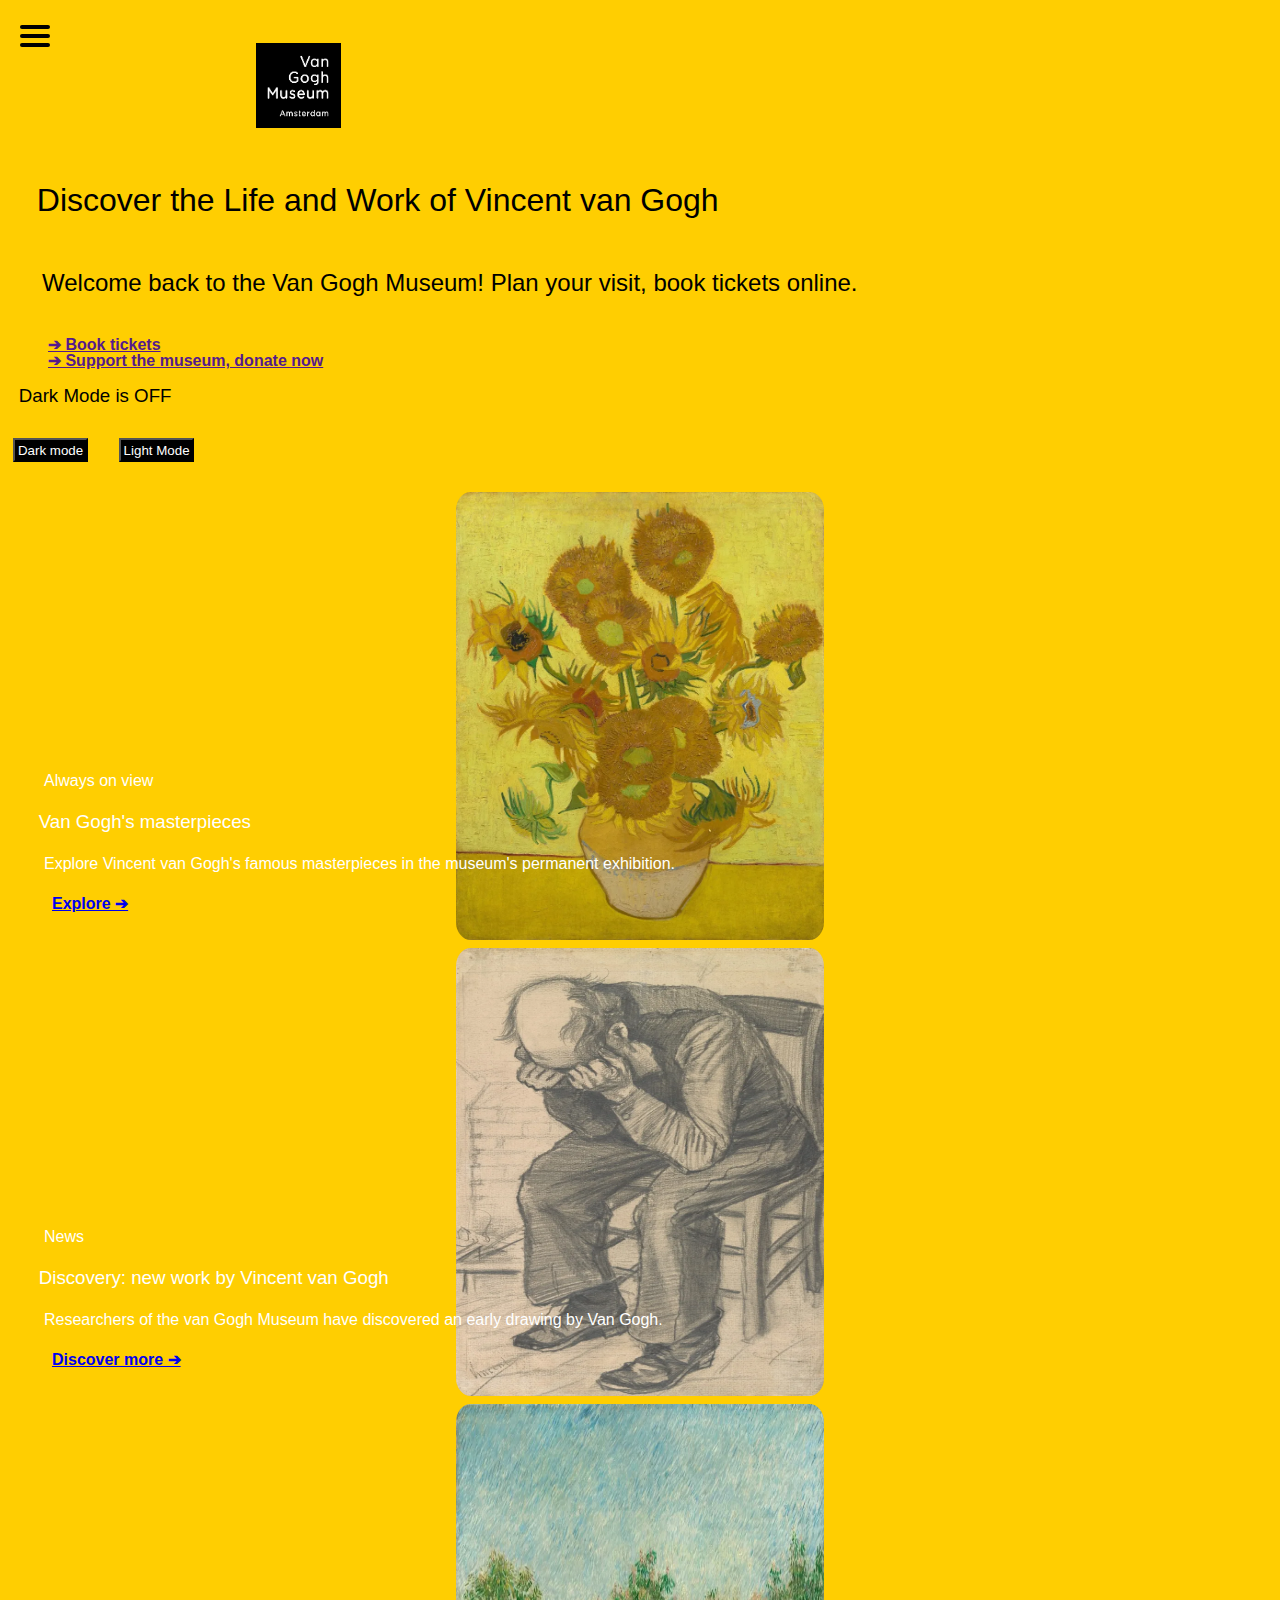
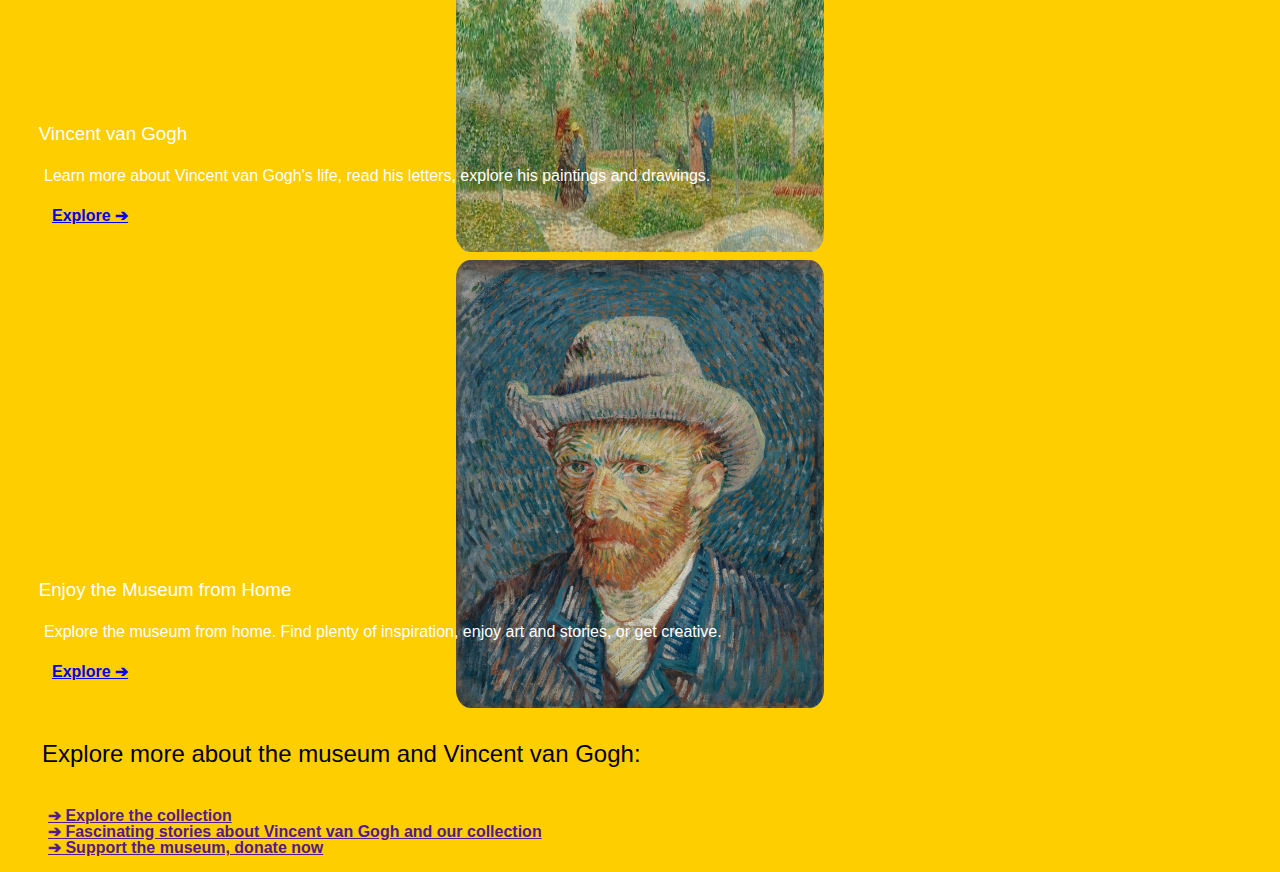
==== index.html @ 62d74fd4 "Add files via upload" ====
<!doctype html>
<html lang="en">

<head>
  <meta charset="UTF-8">
  <meta name="author" content="Michelle Akkermans">
  <meta name="viewport" content="width=device-width, initial-scale=1">

  <title>Van Gogh Museum</title>

  <link href="styles/style.css" rel="stylesheet">
  <link rel="icon" type="image/svg+xml" href="images/logo.png">
  <script src="scripts/script.js"></script>
</head>


<body>
  <header>

    <nav role="navigation" id="menuToggle">
        <!--
              A hidden checkbox is used as click reciever,
              so you can use the :checked selector on it.
              -->
        <input type="checkbox" />
        <span></span>
        <span></span>
        <span></span>

        <ul id="menu">
          <a href="#">
            <li>Menu</li>
          </a>
          <span></span>
          <a href="index.html">
            <li>Home</li>
          </a>
          <a href="#">
            <li>Tickets & Visit</li>
          </a>
          <a href="#">
            <li>Art & Stories</li>
          </a>
          <a href="#">
            <li>About</li>
          </a>
          <a href="#">
            <li>Webstore</li>
          </a>
        </ul>
    </nav>


    <img class=logo src="images/logo.png" alt="Logo Van Gogh museum">
    
    <h1>Discover the Life and Work of Vincent van Gogh</h1>
    <h2>Welcome back to the Van Gogh Museum! Plan your visit, book tickets online.</h2>
    <nav>
      <ul>
        <li><a href> &#10132; Book tickets</a></li>
        <li><a href> &#10132; Support the museum, donate now</a></li>
      </ul>
    </nav>
    <h3 id="DarkModetext">Dark Mode is OFF</h3>
    <button onclick="darkMode()">Dark mode</button>
    <button onclick="lightMode()">Light Mode</button>
  </header>

  <main>
  
    <figure>
      <picture>
        <img src="images/sunflower.webp" alt="Sunflower painting by Van Gogh">
      </picture>

      <figcaption>
        <p>Always on view </p>
        <h3>Van Gogh's masterpieces</h3>
        <p>Explore Vincent van Gogh's famous masterpieces in the museum's permanent exhibition.</p>
        <a href="collection.html">Explore &#10132;</a>
      </figcaption>
    </figure>

    <figure>
      <picture>
        <img src="images/wornout.webp" alt="wornout man in a chair, drawing by Van Gogh">
      </picture>

      <figcaption>
        <p>News</p>
        <h3>Discovery: new work by Vincent van Gogh</h3>
        <p>Researchers of the van Gogh Museum have discovered an early drawing by Van Gogh.</p>
        <a href="collection.html">Discover more &#10132;</a>
      </figcaption>
    </figure>

    <figure>
      <picture>
        <img src="images/garden.webp" alt="Garden drawing by Van Gogh">
      </picture>

      <figcaption>
        <h3>Vincent van Gogh</h3>
        <p>Learn more about Vincent van Gogh's life, read his letters, explore his paintings and drawings.</p>
        <a href="collection.html">Explore &#10132;</a>
      </figcaption>
    </figure>

    <figure>
      <picture>
        <img src="images/selfportrait.jpeg" alt="Self portrait of Van Gogh">
      </picture>

      <figcaption>
        <h3>Enjoy the Museum from Home</h3>
        <p>Explore the museum from home. Find plenty of inspiration, enjoy art and stories, or get creative.</p>
        <a href="collection.html">Explore &#10132;</a>
      </figcaption> 
    </figure>
  </main>

  </main>

  <footer>
    <h2>Explore more about the museum and Vincent van Gogh:</h2>
    <nav>
      <ul>
        <li><a href> &#10132; Explore the collection</a></li>
        <li><a href> &#10132; Fascinating stories about Vincent van Gogh and our collection</a></li>
        <li><a href> &#10132; Support the museum, donate now</a></li>
      </ul>
    </nav>
  </footer>


</body>

</html>
---- styles/style.css ----
/* CSS RESET BRON: http://meyerweb.com/eric/tools/css/reset/ 
   v2.0 | 20110126
   License: none (public domain)
   
   Zorgt ervoor dat alle waardes op 0 komen. 
*/

html, body, div, span, applet, object, iframe, h1, h2, h3, h4, h5, h6, p, blockquote, pre,
a, abbr, acronym, address, big, cite, code,
del, dfn, em, img, ins, kbd, q, s, samp,
small, strike, strong, sub, sup, tt, var,
b, u, i, center,
dl, dt, dd, ol, ul, li,
fieldset, form, label, legend,
table, caption, tbody, tfoot, thead, tr, th, td,
article, aside, canvas, details, embed, 
figure, figcaption, footer, header, hgroup, 
menu, nav, output, ruby, section, summary,
time, mark, audio, video {
	margin: 0;
	padding: 0;
	border: 0;
	font-size: 100%;
	font: inherit;
	vertical-align: baseline;
}
/* HTML5 display-role reset for older browsers */
article, aside, details, figcaption, figure, 
footer, header, hgroup, menu, nav, section {
	display: block;
}
body {
	line-height: 1;
}

ol, ul {
	list-style: none;
}
blockquote, q {
	quotes: none;
}
blockquote:before, blockquote:after,
q:before, q:after {
	content: '';
	content: none;
}
table {
	border-collapse: collapse;
	border-spacing: 0;
}




/* CSS Document */
*{
  max-width: 100%;
  box-sizing:border-box;  
}


body{
  background-color: #FFCE01;
  color: black;
  font-family: Arial, Helvetica, sans-serif;
  display: block;
}

.logo{
  width: 85px;
  height: 85px;
  border-radius: 0%;
  position: relative;
  left: 15em;
  right: 3em;

}

img{
  margin: 1em;
  max-width: 100%;
}

h1{
  padding: .35em;
  margin: .8em;
  font-size: 32px;
}

h2{
  font-size: 24px;
  padding: .75em;
  margin: 1em;
}

h3{
  font-size: 18.72px;
  margin: 1em;
}

p{
  font-size: 16px;
  margin: 1.5em;

}

a{
  font-size: 16px;
  font-weight: bold;
  margin: 1.5em;
  padding: .5em;
}

#boldtext
{
  font-weight: bold;
}

.stickytext{
font-size: 24px;
position: -webkit-sticky;
position: sticky;
top: .7em;
background-color: #FFCE01;
background-size: cover;
}


ul{
  margin: 1em;
}



/* Use a <figure> element to mark up a photo in a document, 
and a <figcaption> element to define a caption for the photo:*/
figure {
  position: relative;
  color: white;
  width: 100%;
  height: 440px;
}

figure + figure {
  margin-top: 16px;
}
/* als 2 figures achter elkaar komen, laat ze dan elkaar ruimte geven. 
de 2e figure geeft ruimte aan de eerste. */

  figure > picture {
    width: 100%;
    height: 100%;
    border-radius: 4%;
    display: block;
  }

    figure > picture img {
      width: 100%;
      height: 100%;
      object-fit: conver;
      border-radius: 4%;
    }

  figure > figcaption {
    position: absolute;

    left: 0;
    right: 0;
    bottom: 0;
    padding: 20px;
  }

  
/* ------ HAMBURGER MENU ------*/
  #menuToggle
  {
    display: block;
    position: relative;
    top: 25px;
    left: 20px;
    z-index: 1; /* The z-index property specifies the stack order of an element.*/
  }
  
  #menuToggle a
  {
    text-decoration: none;
    color: black;
    transition: color 0.3s ease;
  }
  
  
  #menuToggle input
  {
    display: block;
    width: 30px;
    height: 32px;
    position: absolute;
    top: -7px;
    left: -5px;
    cursor: pointer;
    opacity: 0; 
    z-index: 2; /* and place it over the hamburger */
  }
  
  /* De hamburger zelf */
  #menuToggle span
  {
    display: block;
    width: 30px;
    height: 4px;
    margin-bottom: 5px;
    position: relative;
    background: black;
    border-radius: 3px;
    z-index: 1;
    transform-origin: 4px 0px;
    transition: transform 0.5s 
              
    
  }
  
  #menuToggle span:first-child
  {
    transform-origin: 0% 0%;
  }
  
  #menuToggle span:nth-last-child(2)
  {
    transform-origin: 0% 100%;
  }
  
  /* Hamburger naar kruis */
  #menuToggle input:checked ~ span
  {
    opacity: 1;
    transform: rotate(45deg) translate(-2px, -1px);
    background: #232323;
  }
  
  #menuToggle input:checked ~ span:nth-last-child(2)
  {
    transform: rotate(-45deg) translate(0, -1px);
  }

  /*Laat middelste hamburger verdwijnen*/
  #menuToggle input:checked ~ span:nth-last-child(3)
  {
    opacity: 0;
    transform: rotate(0deg) scale(0.2, 0.2);
  }
  
  
  /*binnenkant menu styling*/
  #menu
  {
    position: absolute;
    width: 900px;
    height: 900px;
    margin: -100px 0 0 -50px;
    padding: 50px;
    padding-top: 125px;
    
    background: #FFCE01;
    list-style-type: none;
    transform-origin: 0% 0%;
    transform: translate(-100%, 0); /*zorgt dat het menu uit beeld is wanneer hij niet active is.*/
    transition: transform 0.5s;
  }
  
  #menu li
  {
    padding: 10px 0;
    margin-top: .5em;
    font-size: 32px;
  }
  
  /*Naar links openen*/
  #menuToggle input:checked ~ ul
  {
    transform: none;
  }
  
  

/*Darkmode*/

  .dark-mode {
    background-color:#5f5a43;
    color: white;
  }
  .light-mode {
    background-color: #FFCE01;
    color: black;
  }
  button{
    margin: 1em;
    padding: .2em;
    color: white;
    background-color: black;
  }

  /* Formulier*/
  fieldset{
    display: flex;
    flex-direction: column;
    margin: 1em;
    padding: 1em;
    border-style: solid;
  }
  input{
    margin: 1em;
  }

  legend{
    font-size: 18px;
    font-weight: bold;
  }
  
  section:nth-of-type(6) img{
    height: 26em;
    width: 23em;
    display: block;
  margin-left: auto;
  margin-right: auto;
  }
section:nth-of-type(7) img{
  height: 12em;
  width: 23em;
  display: block;
  margin-left: auto;
  margin-right: auto;
}
section:nth-of-type(8) img{
  height: 26em;
  width: 23em;
  display: block;
  margin-left: auto;
  margin-right: auto;
}
section:nth-of-type(9) img{
  height: 16em;
  width: 23em;
  display: block;
  margin-left: auto;
  margin-right: auto;
}
section:nth-of-type(10) img{
  height: 26em;
  width: 23em;
  display: block;
  margin-left: auto;
  margin-right: auto;
}
section:nth-of-type(11) img{
  height: 26em;
  width: 23em;
  display: block;
  margin-left: auto;
  margin-right: auto;
}
section:nth-of-type(12) img{
  height: 16em;
  width: 23em;
  display: block;
  margin-left: auto;
  margin-right: auto;
}
section:nth-of-type(13) img{
  height: 16em;
  width: 23em;
  display: block;
  margin-left: auto;
  margin-right: auto;
}
section:nth-of-type(14) img{
  height: 16em;
  width: 23em;
  display: block;
  margin-left: auto;
  margin-right: auto;
}
section:nth-of-type(15) img{
  height: 16em;
  width: 23em;
  display: block;
  margin-left: auto;
  margin-right: auto;
}
section:nth-of-type(16) img{
  height: 12em;
  width: 23em;
  display: block;
  margin-left: auto;
  margin-right: auto;
}
section:nth-of-type(17) img{
  height: 12em;
  width: 23em;
  display: block;
  margin-left: auto;
  margin-right: auto;
}
section:nth-of-type(18) img{
  height: 12em;
  width: 23em;
  display: block;
  margin-left: auto;
  margin-right: auto;
}

figure:nth-of-type(1) img{
  height: 28em;
  width: 23em;
  display: block;
  margin-left: auto;
  margin-right: auto;;
}
figure:nth-of-type(2) img{
  height: 28em;
  width: 23em;
  display: block;
  margin-left: auto;
  margin-right: auto;
}
figure:nth-of-type(3) img{
  height: 28em;
  width: 23em;
  display: block;
  margin-left: auto;
  margin-right: auto;
}
figure:nth-of-type(4) img{
  height: 28em;
  width: 23em;
  display: block;
  margin-left: auto;
  margin-right: auto;
}
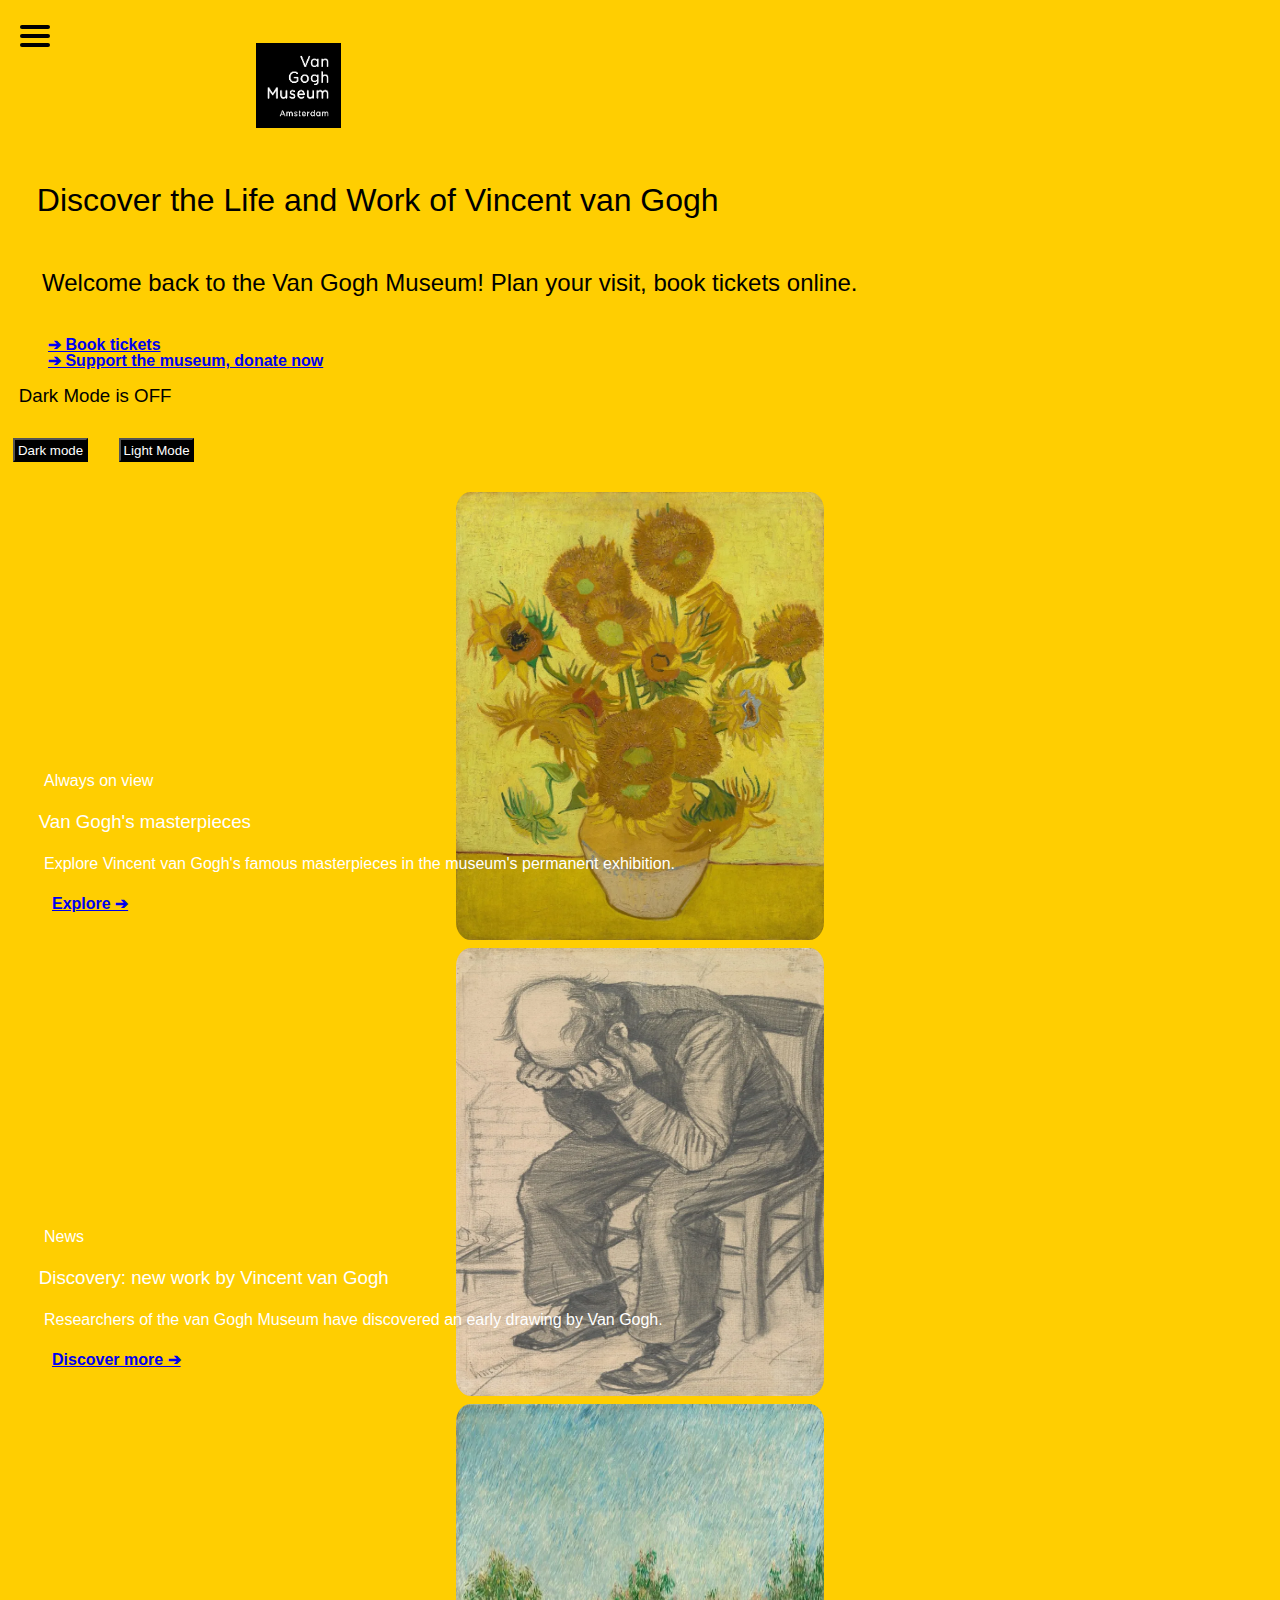
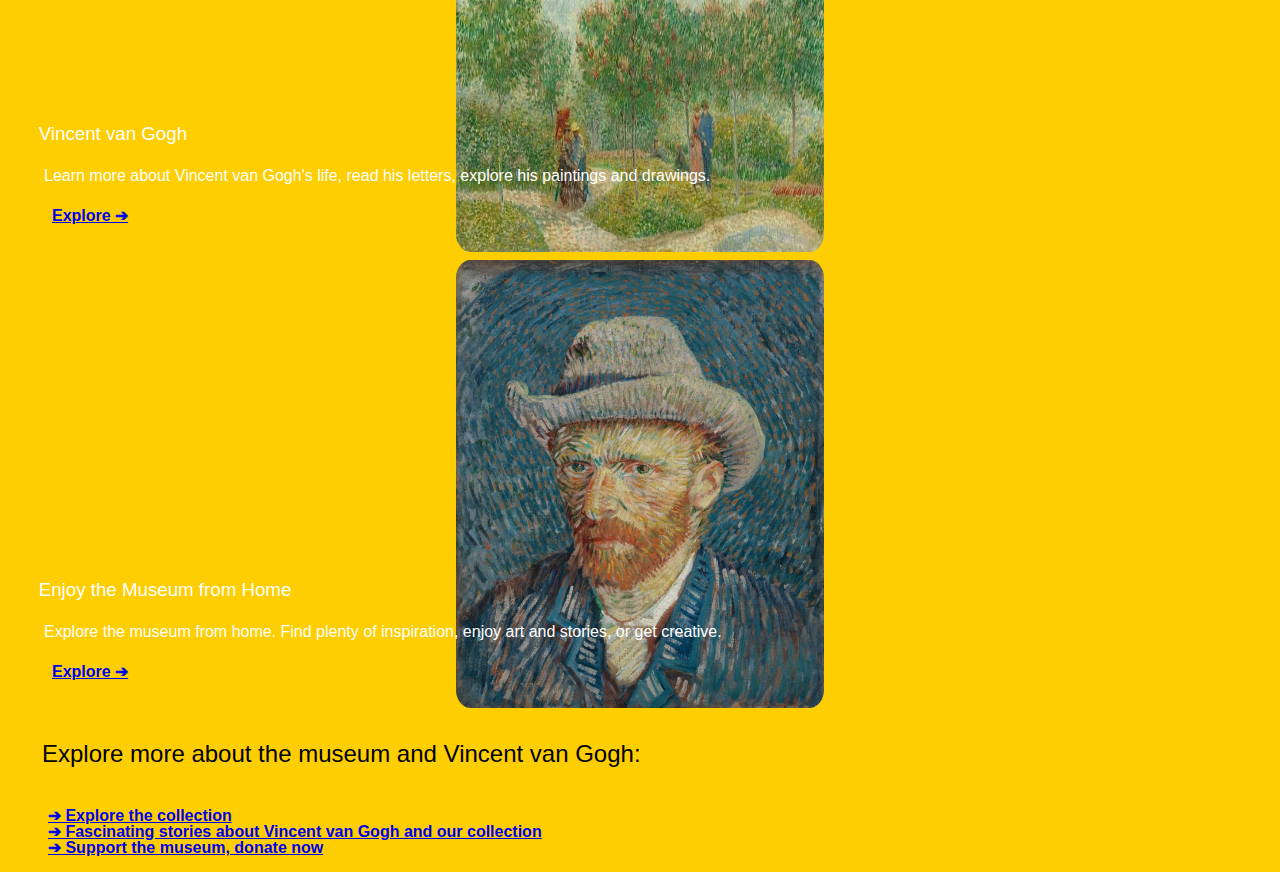
==== commit 35642212: "Update index.html" ====
--- a/index.html
+++ b/index.html
@@ -17,7 +17,7 @@
 <body>
   <header>
 
-    <nav role="navigation" id="menuToggle">
+    <nav id="menuToggle">
         <!--
               A hidden checkbox is used as click reciever,
               so you can use the :checked selector on it.
@@ -57,8 +57,8 @@
     <h2>Welcome back to the Van Gogh Museum! Plan your visit, book tickets online.</h2>
     <nav>
       <ul>
-        <li><a href> &#10132; Book tickets</a></li>
-        <li><a href> &#10132; Support the museum, donate now</a></li>
+        <li><a href="#"> &#10132; Book tickets</a></li>
+        <li><a href="#"> &#10132; Support the museum, donate now</a></li>
       </ul>
     </nav>
     <h3 id="DarkModetext">Dark Mode is OFF</h3>
@@ -119,15 +119,13 @@
     </figure>
   </main>
 
-  </main>
-
   <footer>
     <h2>Explore more about the museum and Vincent van Gogh:</h2>
     <nav>
       <ul>
-        <li><a href> &#10132; Explore the collection</a></li>
-        <li><a href> &#10132; Fascinating stories about Vincent van Gogh and our collection</a></li>
-        <li><a href> &#10132; Support the museum, donate now</a></li>
+        <li><a href="#"> &#10132; Explore the collection</a></li>
+        <li><a href="#"> &#10132; Fascinating stories about Vincent van Gogh and our collection</a></li>
+        <li><a href="#"> &#10132; Support the museum, donate now</a></li>
       </ul>
     </nav>
   </footer>
@@ -135,4 +133,4 @@
 
 </body>
 
-</html>+</html>
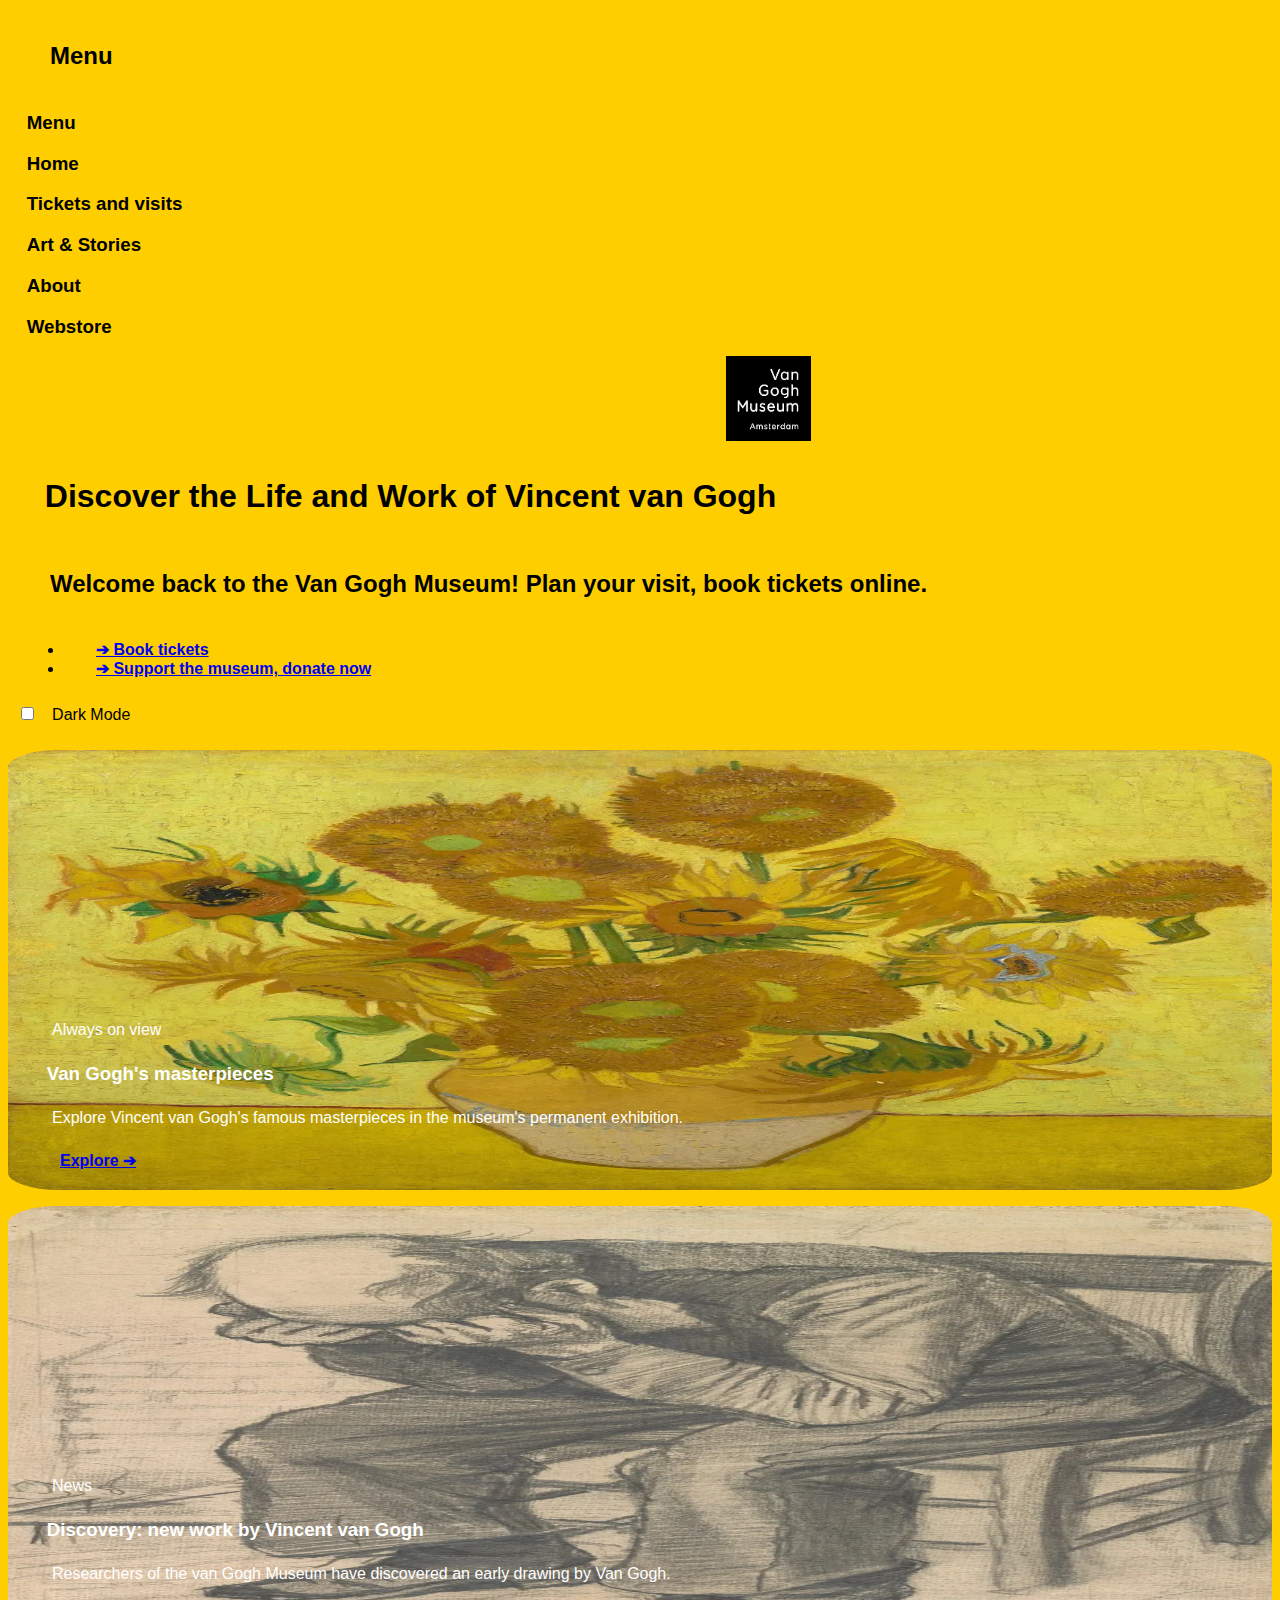
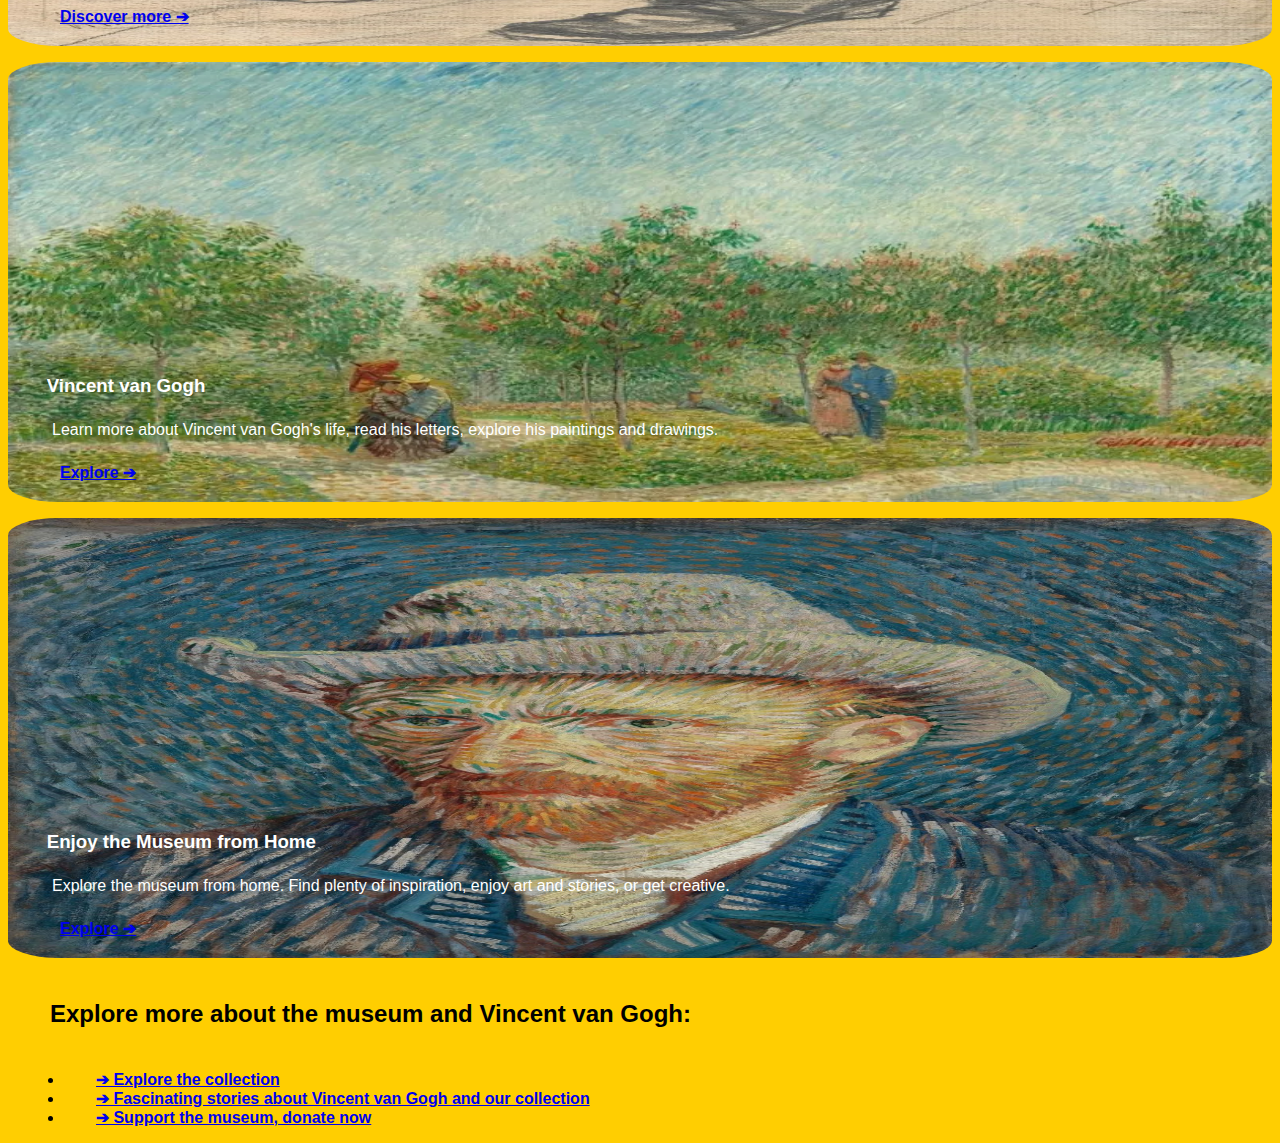
==== commit 150a717f: "Add files via upload" ====
--- a/index.html
+++ b/index.html
@@ -13,124 +13,103 @@
   <script src="scripts/script.js"></script>
 </head>
 
-
 <body>
-  <header>
-
-    <nav id="menuToggle">
-        <!--
-              A hidden checkbox is used as click reciever,
-              so you can use the :checked selector on it.
-              -->
-        <input type="checkbox" />
-        <span></span>
-        <span></span>
-        <span></span>
-
-        <ul id="menu">
-          <a href="#">
-            <li>Menu</li>
-          </a>
-          <span></span>
-          <a href="index.html">
-            <li>Home</li>
-          </a>
-          <a href="#">
-            <li>Tickets & Visit</li>
-          </a>
-          <a href="#">
-            <li>Art & Stories</li>
-          </a>
-          <a href="#">
-            <li>About</li>
-          </a>
-          <a href="#">
-            <li>Webstore</li>
-          </a>
-        </ul>
-    </nav>
-
-
-    <img class=logo src="images/logo.png" alt="Logo Van Gogh museum">
     
-    <h1>Discover the Life and Work of Vincent van Gogh</h1>
-    <h2>Welcome back to the Van Gogh Museum! Plan your visit, book tickets online.</h2>
-    <nav>
-      <ul>
-        <li><a href="#"> &#10132; Book tickets</a></li>
-        <li><a href="#"> &#10132; Support the museum, donate now</a></li>
-      </ul>
-    </nav>
-    <h3 id="DarkModetext">Dark Mode is OFF</h3>
-    <button onclick="darkMode()">Dark mode</button>
-    <button onclick="lightMode()">Light Mode</button>
-  </header>
-
-  <main>
-  
-    <figure>
-      <picture>
-        <img src="images/sunflower.webp" alt="Sunflower painting by Van Gogh">
-      </picture>
-
-      <figcaption>
-        <p>Always on view </p>
-        <h3>Van Gogh's masterpieces</h3>
-        <p>Explore Vincent van Gogh's famous masterpieces in the museum's permanent exhibition.</p>
-        <a href="collection.html">Explore &#10132;</a>
-      </figcaption>
-    </figure>
-
-    <figure>
-      <picture>
-        <img src="images/wornout.webp" alt="wornout man in a chair, drawing by Van Gogh">
-      </picture>
-
-      <figcaption>
-        <p>News</p>
-        <h3>Discovery: new work by Vincent van Gogh</h3>
-        <p>Researchers of the van Gogh Museum have discovered an early drawing by Van Gogh.</p>
-        <a href="collection.html">Discover more &#10132;</a>
-      </figcaption>
-    </figure>
-
-    <figure>
-      <picture>
-        <img src="images/garden.webp" alt="Garden drawing by Van Gogh">
-      </picture>
-
-      <figcaption>
-        <h3>Vincent van Gogh</h3>
-        <p>Learn more about Vincent van Gogh's life, read his letters, explore his paintings and drawings.</p>
-        <a href="collection.html">Explore &#10132;</a>
-      </figcaption>
-    </figure>
-
-    <figure>
-      <picture>
-        <img src="images/selfportrait.jpeg" alt="Self portrait of Van Gogh">
-      </picture>
-
-      <figcaption>
-        <h3>Enjoy the Museum from Home</h3>
-        <p>Explore the museum from home. Find plenty of inspiration, enjoy art and stories, or get creative.</p>
-        <a href="collection.html">Explore &#10132;</a>
-      </figcaption> 
-    </figure>
-  </main>
-
-  <footer>
-    <h2>Explore more about the museum and Vincent van Gogh:</h2>
-    <nav>
-      <ul>
-        <li><a href="#"> &#10132; Explore the collection</a></li>
-        <li><a href="#"> &#10132; Fascinating stories about Vincent van Gogh and our collection</a></li>
-        <li><a href="#"> &#10132; Support the museum, donate now</a></li>
-      </ul>
-    </nav>
-  </footer>
-
+    <body>
+        <header>
+      
+          <form> 
+              <!-- de h2 wordt het knopje -->
+              <h2 class="menu" tabindex="0" role="button">Menu</h2>
+            
+              <h3>Menu</h3>
+              <h3>Home</h3>
+              <h3>Tickets and visits</h3>
+              <h3>Art & Stories</h3>  
+              <h3>About</h3>
+              <h3>Webstore</h3>
+            
+            </form>
+      
+          <img class=logo src="images/logo.png" alt="Logo Van Gogh museum">
+      
+          <h1>Discover the Life and Work of Vincent van Gogh</h1>
+          <h2>Welcome back to the Van Gogh Museum! Plan your visit, book tickets online.</h2>
+          <nav>
+            <ul>
+              <li><a href="#"> &#10132; Book tickets</a></li>
+              <li><a href="#"> &#10132; Support the museum, donate now</a></li>
+            </ul>
+          </nav>
+      
+          <input id="darkmode" type="checkbox"> <label for="darkmode">Dark Mode</label>
+      
+        </header>
+      
+        <main>
+      
+          <figure>
+            <picture>
+              <img src="images/sunflower.webp" alt="Sunflower painting by Van Gogh">
+            </picture>
+      
+            <figcaption>
+              <p>Always on view </p>
+              <h3>Van Gogh's masterpieces</h3>
+              <p>Explore Vincent van Gogh's famous masterpieces in the museum's permanent exhibition.</p>
+              <a href="Collection.html">Explore &#10132;</a>
+            </figcaption>
+          </figure>
+      
+          <figure>
+            <picture>
+              <img src="images/wornout.webp" alt="wornout man in a chair, drawing by Van Gogh">
+            </picture>
+      
+            <figcaption>
+              <p>News</p>
+              <h3>Discovery: new work by Vincent van Gogh</h3>
+              <p>Researchers of the van Gogh Museum have discovered an early drawing by Van Gogh.</p>
+              <a href="collection.html">Discover more &#10132;</a>
+            </figcaption>
+          </figure>
+      
+          <figure>
+            <picture>
+              <img src="images/garden.webp" alt="Garden drawing by Van Gogh">
+            </picture>
+      
+            <figcaption>
+              <h3>Vincent van Gogh</h3>
+              <p>Learn more about Vincent van Gogh's life, read his letters, explore his paintings and drawings.</p>
+              <a href="Collection.html">Explore &#10132;</a>
+            </figcaption>
+          </figure>
+      
+          <figure>
+            <picture>
+              <img src="images/selfportrait.jpeg" alt="Self portrait of Van Gogh">
+            </picture>
+      
+            <figcaption>
+              <h3>Enjoy the Museum from Home</h3>
+              <p>Explore the museum from home. Find plenty of inspiration, enjoy art and stories, or get creative.</p>
+              <a href="Collection.html">Explore &#10132;</a>
+            </figcaption>
+          </figure>
+        </main>
+      
+        <footer>
+          <h2>Explore more about the museum and Vincent van Gogh:</h2>
+          <nav>
+            <ul>
+              <li><a href="#"> &#10132; Explore the collection</a></li>
+              <li><a href="#"> &#10132; Fascinating stories about Vincent van Gogh and our collection</a></li>
+              <li><a href="#"> &#10132; Support the museum, donate now</a></li>
+            </ul>
+          </nav>
+        </footer>
+      
 
 </body>
-
-</html>
+</html>--- a/styles/style.css
+++ b/styles/style.css
@@ -1,135 +1,107 @@
-/* CSS RESET BRON: http://meyerweb.com/eric/tools/css/reset/ 
-   v2.0 | 20110126
-   License: none (public domain)
-   
-   Zorgt ervoor dat alle waardes op 0 komen. 
-*/
-
-html, body, div, span, applet, object, iframe, h1, h2, h3, h4, h5, h6, p, blockquote, pre,
-a, abbr, acronym, address, big, cite, code,
-del, dfn, em, img, ins, kbd, q, s, samp,
-small, strike, strong, sub, sup, tt, var,
-b, u, i, center,
-dl, dt, dd, ol, ul, li,
-fieldset, form, label, legend,
-table, caption, tbody, tfoot, thead, tr, th, td,
-article, aside, canvas, details, embed, 
-figure, figcaption, footer, header, hgroup, 
-menu, nav, output, ruby, section, summary,
-time, mark, audio, video {
-	margin: 0;
-	padding: 0;
-	border: 0;
-	font-size: 100%;
-	font: inherit;
-	vertical-align: baseline;
-}
-/* HTML5 display-role reset for older browsers */
-article, aside, details, figcaption, figure, 
-footer, header, hgroup, menu, nav, section {
-	display: block;
-}
-body {
-	line-height: 1;
-}
-
-ol, ul {
-	list-style: none;
-}
-blockquote, q {
-	quotes: none;
-}
-blockquote:before, blockquote:after,
-q:before, q:after {
-	content: '';
-	content: none;
-}
-table {
-	border-collapse: collapse;
-	border-spacing: 0;
-}
-
-
-
-
-/* CSS Document */
 *{
   max-width: 100%;
   box-sizing:border-box;  
 }
+:root {
+    --colorBackground: #FFCE01;
+    --colorForeground: black;
+}
+
+.dark {
+    --colorBackground: #5f5a43;
+    --colorForeground: white;
+  }
+
 
 
 body{
-  background-color: #FFCE01;
-  color: black;
-  font-family: Arial, Helvetica, sans-serif;
-  display: block;
+    background-color: var(--colorBackground);
+    color: var(--colorForeground);
+    font-family: Arial, Helvetica, sans-serif;
+    display: block;
 }
 
 .logo{
-  width: 85px;
-  height: 85px;
-  border-radius: 0%;
-  position: relative;
-  left: 15em;
-  right: 3em;
+    width: 85px;
+    height: 85px;
+    border-radius: 0%;
+    position: relative;
+    left: 8em;
+    right: 3em;
+}
 
+h1{
+    padding: .35em;
+    margin: .8em;
+    font-size: 32px;
+}
+
+h2{
+    font-size: 24px;
+    padding: .75em;
+    margin: 1em;
+}
+
+h3{
+    font-size: 18.72px;
+    margin: 1em;
+}
+
+p{
+    font-size: 16px;
+    margin: 1.5em;
+    max-width: 100%;
+}
+
+a{
+    font-size: 16px;
+    font-weight: bold;
+    margin: 1.5em;
+    padding: .5em;
 }
 
 img{
-  margin: 1em;
-  max-width: 100%;
+    max-width: 100%;
+    height: auto;
+    width: 19em;
+    margin: 1em;
+    display: block;
+    margin-left: auto;
+    margin-right: auto;
 }
 
-h1{
-  padding: .35em;
-  margin: .8em;
-  font-size: 32px;
-}
-
-h2{
-  font-size: 24px;
-  padding: .75em;
-  margin: 1em;
-}
-
-h3{
-  font-size: 18.72px;
-  margin: 1em;
-}
-
-p{
-  font-size: 16px;
-  margin: 1.5em;
-
-}
-
-a{
-  font-size: 16px;
-  font-weight: bold;
-  margin: 1.5em;
-  padding: .5em;
-}
-
-#boldtext
-{
-  font-weight: bold;
+.boldtext{
+    font-weight: bold;
 }
 
 .stickytext{
-font-size: 24px;
-position: -webkit-sticky;
-position: sticky;
-top: .7em;
-background-color: #FFCE01;
-background-size: cover;
+    font-size: 24px;
+    position: -webkit-sticky;
+    position: sticky;
+    top: .7em;
+    background-color: var(--colorBackground);
+    background-size: cover;
 }
 
 
 ul{
-  margin: 1em;
+    margin: 1em;
 }
 
+fieldset{
+    display: flex;
+    flex-direction: column;
+    margin: 1em;
+}
+
+input{
+    margin: 1em;
+}
+
+legend{
+    font-size: 18px;
+    font-weight: bold;
+}
 
 
 /* Use a <figure> element to mark up a photo in a document, 
@@ -139,301 +111,37 @@
   color: white;
   width: 100%;
   height: 440px;
+  display: block;
+    margin-left: auto;
+    margin-right: auto;
 }
 
 figure + figure {
   margin-top: 16px;
 }
+
 /* als 2 figures achter elkaar komen, laat ze dan elkaar ruimte geven. 
 de 2e figure geeft ruimte aan de eerste. */
 
-  figure > picture {
-    width: 100%;
-    height: 100%;
-    border-radius: 4%;
-    display: block;
-  }
-
-    figure > picture img {
-      width: 100%;
-      height: 100%;
-      object-fit: conver;
-      border-radius: 4%;
-    }
-
-  figure > figcaption {
-    position: absolute;
-
-    left: 0;
-    right: 0;
-    bottom: 0;
-    padding: 20px;
-  }
-
-  
-/* ------ HAMBURGER MENU ------*/
-  #menuToggle
-  {
-    display: block;
-    position: relative;
-    top: 25px;
-    left: 20px;
-    z-index: 1; /* The z-index property specifies the stack order of an element.*/
-  }
-  
-  #menuToggle a
-  {
-    text-decoration: none;
-    color: black;
-    transition: color 0.3s ease;
-  }
-  
-  
-  #menuToggle input
-  {
-    display: block;
-    width: 30px;
-    height: 32px;
-    position: absolute;
-    top: -7px;
-    left: -5px;
-    cursor: pointer;
-    opacity: 0; 
-    z-index: 2; /* and place it over the hamburger */
-  }
-  
-  /* De hamburger zelf */
-  #menuToggle span
-  {
-    display: block;
-    width: 30px;
-    height: 4px;
-    margin-bottom: 5px;
-    position: relative;
-    background: black;
-    border-radius: 3px;
-    z-index: 1;
-    transform-origin: 4px 0px;
-    transition: transform 0.5s 
-              
-    
-  }
-  
-  #menuToggle span:first-child
-  {
-    transform-origin: 0% 0%;
-  }
-  
-  #menuToggle span:nth-last-child(2)
-  {
-    transform-origin: 0% 100%;
-  }
-  
-  /* Hamburger naar kruis */
-  #menuToggle input:checked ~ span
-  {
-    opacity: 1;
-    transform: rotate(45deg) translate(-2px, -1px);
-    background: #232323;
-  }
-  
-  #menuToggle input:checked ~ span:nth-last-child(2)
-  {
-    transform: rotate(-45deg) translate(0, -1px);
-  }
-
-  /*Laat middelste hamburger verdwijnen*/
-  #menuToggle input:checked ~ span:nth-last-child(3)
-  {
-    opacity: 0;
-    transform: rotate(0deg) scale(0.2, 0.2);
-  }
-  
-  
-  /*binnenkant menu styling*/
-  #menu
-  {
-    position: absolute;
-    width: 900px;
-    height: 900px;
-    margin: -100px 0 0 -50px;
-    padding: 50px;
-    padding-top: 125px;
-    
-    background: #FFCE01;
-    list-style-type: none;
-    transform-origin: 0% 0%;
-    transform: translate(-100%, 0); /*zorgt dat het menu uit beeld is wanneer hij niet active is.*/
-    transition: transform 0.5s;
-  }
-  
-  #menu li
-  {
-    padding: 10px 0;
-    margin-top: .5em;
-    font-size: 32px;
-  }
-  
-  /*Naar links openen*/
-  #menuToggle input:checked ~ ul
-  {
-    transform: none;
-  }
-  
-  
-
-/*Darkmode*/
-
-  .dark-mode {
-    background-color:#5f5a43;
-    color: white;
-  }
-  .light-mode {
-    background-color: #FFCE01;
-    color: black;
-  }
-  button{
-    margin: 1em;
-    padding: .2em;
-    color: white;
-    background-color: black;
-  }
-
-  /* Formulier*/
-  fieldset{
-    display: flex;
-    flex-direction: column;
-    margin: 1em;
-    padding: 1em;
-    border-style: solid;
-  }
-  input{
-    margin: 1em;
-  }
-
-  legend{
-    font-size: 18px;
-    font-weight: bold;
-  }
-  
-  section:nth-of-type(6) img{
-    height: 26em;
-    width: 23em;
-    display: block;
-  margin-left: auto;
-  margin-right: auto;
-  }
-section:nth-of-type(7) img{
-  height: 12em;
-  width: 23em;
+figure > picture {
+  width: 100%;
+  height: 100%;
+  border-radius: 4%;
   display: block;
-  margin-left: auto;
-  margin-right: auto;
-}
-section:nth-of-type(8) img{
-  height: 26em;
-  width: 23em;
-  display: block;
-  margin-left: auto;
-  margin-right: auto;
-}
-section:nth-of-type(9) img{
-  height: 16em;
-  width: 23em;
-  display: block;
-  margin-left: auto;
-  margin-right: auto;
-}
-section:nth-of-type(10) img{
-  height: 26em;
-  width: 23em;
-  display: block;
-  margin-left: auto;
-  margin-right: auto;
-}
-section:nth-of-type(11) img{
-  height: 26em;
-  width: 23em;
-  display: block;
-  margin-left: auto;
-  margin-right: auto;
-}
-section:nth-of-type(12) img{
-  height: 16em;
-  width: 23em;
-  display: block;
-  margin-left: auto;
-  margin-right: auto;
-}
-section:nth-of-type(13) img{
-  height: 16em;
-  width: 23em;
-  display: block;
-  margin-left: auto;
-  margin-right: auto;
-}
-section:nth-of-type(14) img{
-  height: 16em;
-  width: 23em;
-  display: block;
-  margin-left: auto;
-  margin-right: auto;
-}
-section:nth-of-type(15) img{
-  height: 16em;
-  width: 23em;
-  display: block;
-  margin-left: auto;
-  margin-right: auto;
-}
-section:nth-of-type(16) img{
-  height: 12em;
-  width: 23em;
-  display: block;
-  margin-left: auto;
-  margin-right: auto;
-}
-section:nth-of-type(17) img{
-  height: 12em;
-  width: 23em;
-  display: block;
-  margin-left: auto;
-  margin-right: auto;
-}
-section:nth-of-type(18) img{
-  height: 12em;
-  width: 23em;
-  display: block;
-  margin-left: auto;
-  margin-right: auto;
 }
 
-figure:nth-of-type(1) img{
-  height: 28em;
-  width: 23em;
-  display: block;
-  margin-left: auto;
-  margin-right: auto;;
-}
-figure:nth-of-type(2) img{
-  height: 28em;
-  width: 23em;
-  display: block;
-  margin-left: auto;
-  margin-right: auto;
-}
-figure:nth-of-type(3) img{
-  height: 28em;
-  width: 23em;
-  display: block;
-  margin-left: auto;
-  margin-right: auto;
-}
-figure:nth-of-type(4) img{
-  height: 28em;
-  width: 23em;
-  display: block;
-  margin-left: auto;
-  margin-right: auto;
+figure > picture img {
+  width: 100%;
+  height: 100%;
+  object-fit: conver;
+  border-radius: 4%;
 }
 
+figure > figcaption {
+position: absolute;
+
+left: 0;
+right: 0;
+bottom: 0;
+padding: 20px;
+}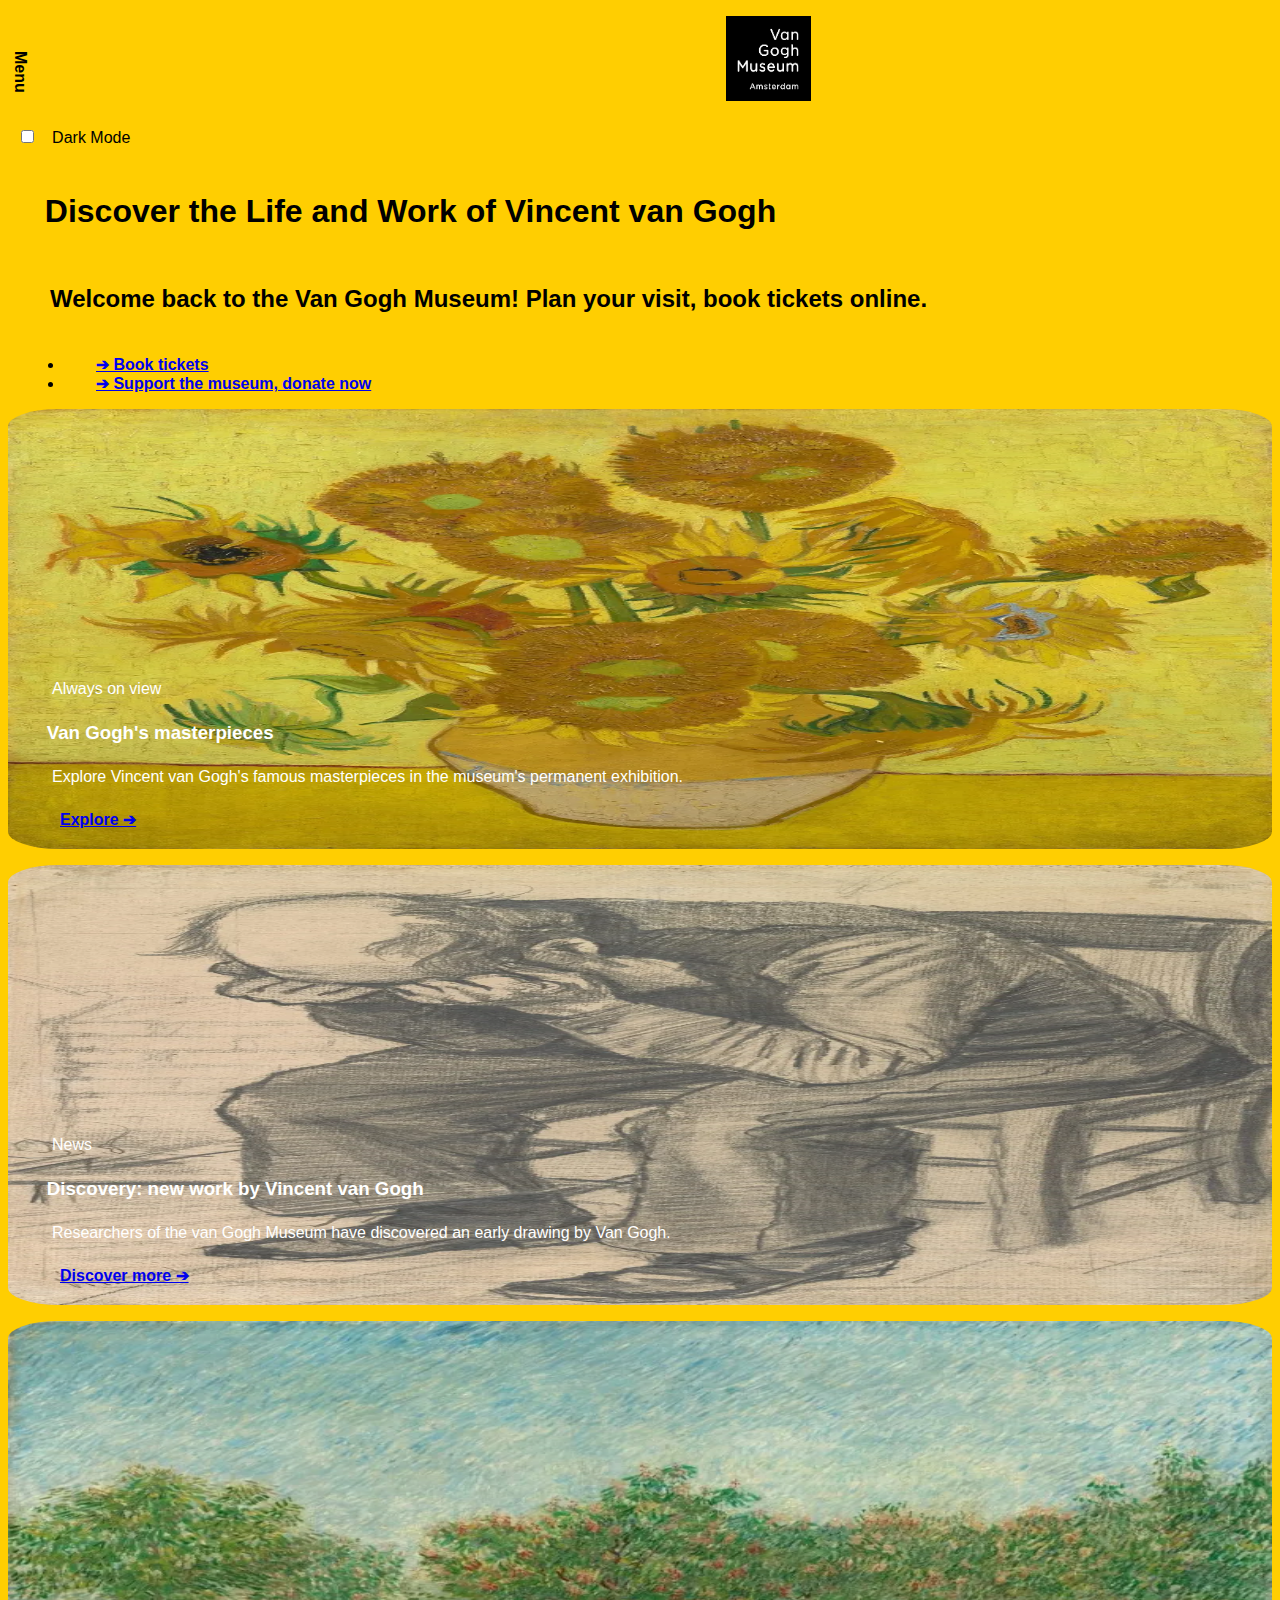
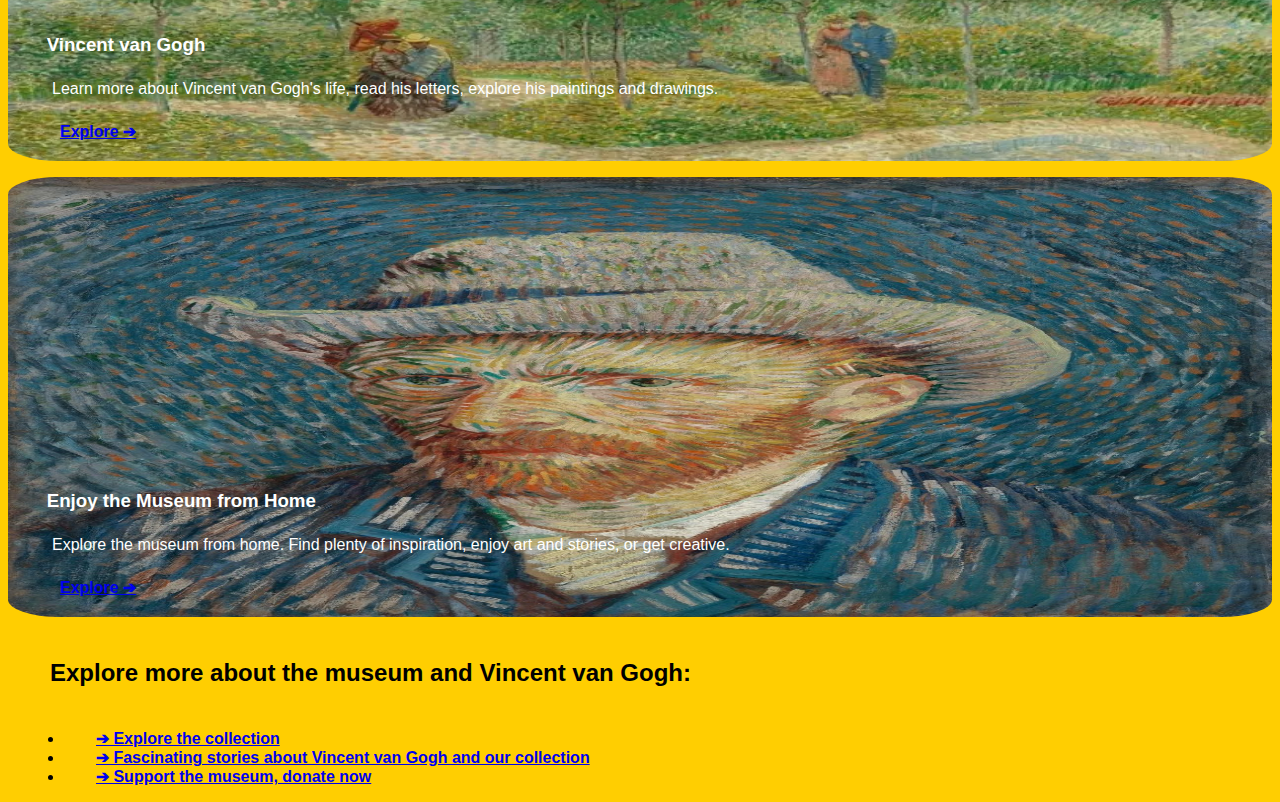
==== commit c9fc41e9: "Add files via upload" ====
--- a/index.html
+++ b/index.html
@@ -18,7 +18,7 @@
     <body>
         <header>
       
-          <form> 
+          <form class="formmenu"> 
               <!-- de h2 wordt het knopje -->
               <h2 class="menu" tabindex="0" role="button">Menu</h2>
             
@@ -33,6 +33,7 @@
       
           <img class=logo src="images/logo.png" alt="Logo Van Gogh museum">
       
+          <input id="darkmode" type="checkbox"> <label for="darkmode">Dark Mode</label>
           <h1>Discover the Life and Work of Vincent van Gogh</h1>
           <h2>Welcome back to the Van Gogh Museum! Plan your visit, book tickets online.</h2>
           <nav>
@@ -42,7 +43,7 @@
             </ul>
           </nav>
       
-          <input id="darkmode" type="checkbox"> <label for="darkmode">Dark Mode</label>
+          
       
         </header>
       
--- a/styles/style.css
+++ b/styles/style.css
@@ -144,4 +144,46 @@
 right: 0;
 bottom: 0;
 padding: 20px;
+}
+
+.formmenu {
+	background-color:#FFFFFF;
+  
+	
+	/* jouw code hier */
+	position:absolute;
+	left:0;
+	top:0;
+	bottom:0;
+	
+	width:calc(100% - 3em);
+	max-width:25em;
+	transform:translateX(-100%);
+	
+	transition:.5s;
+}
+
+form.toonForm {
+	/* jouw code hier */
+	transform:translateX(0%);
+}
+
+.menu {
+ 	/* jouw code hier */
+	position:absolute;
+	height:7em;
+  margin:0; padding:.25em;
+  
+  background-color: var(--colorBackground);
+	
+	top:1em;
+	left:100%;
+	
+	font-size:1em;
+	font-weight:bold;
+	text-align:center;
+	line-height:2em;
+	writing-mode:vertical-lr;
+	
+	cursor:pointer;
 }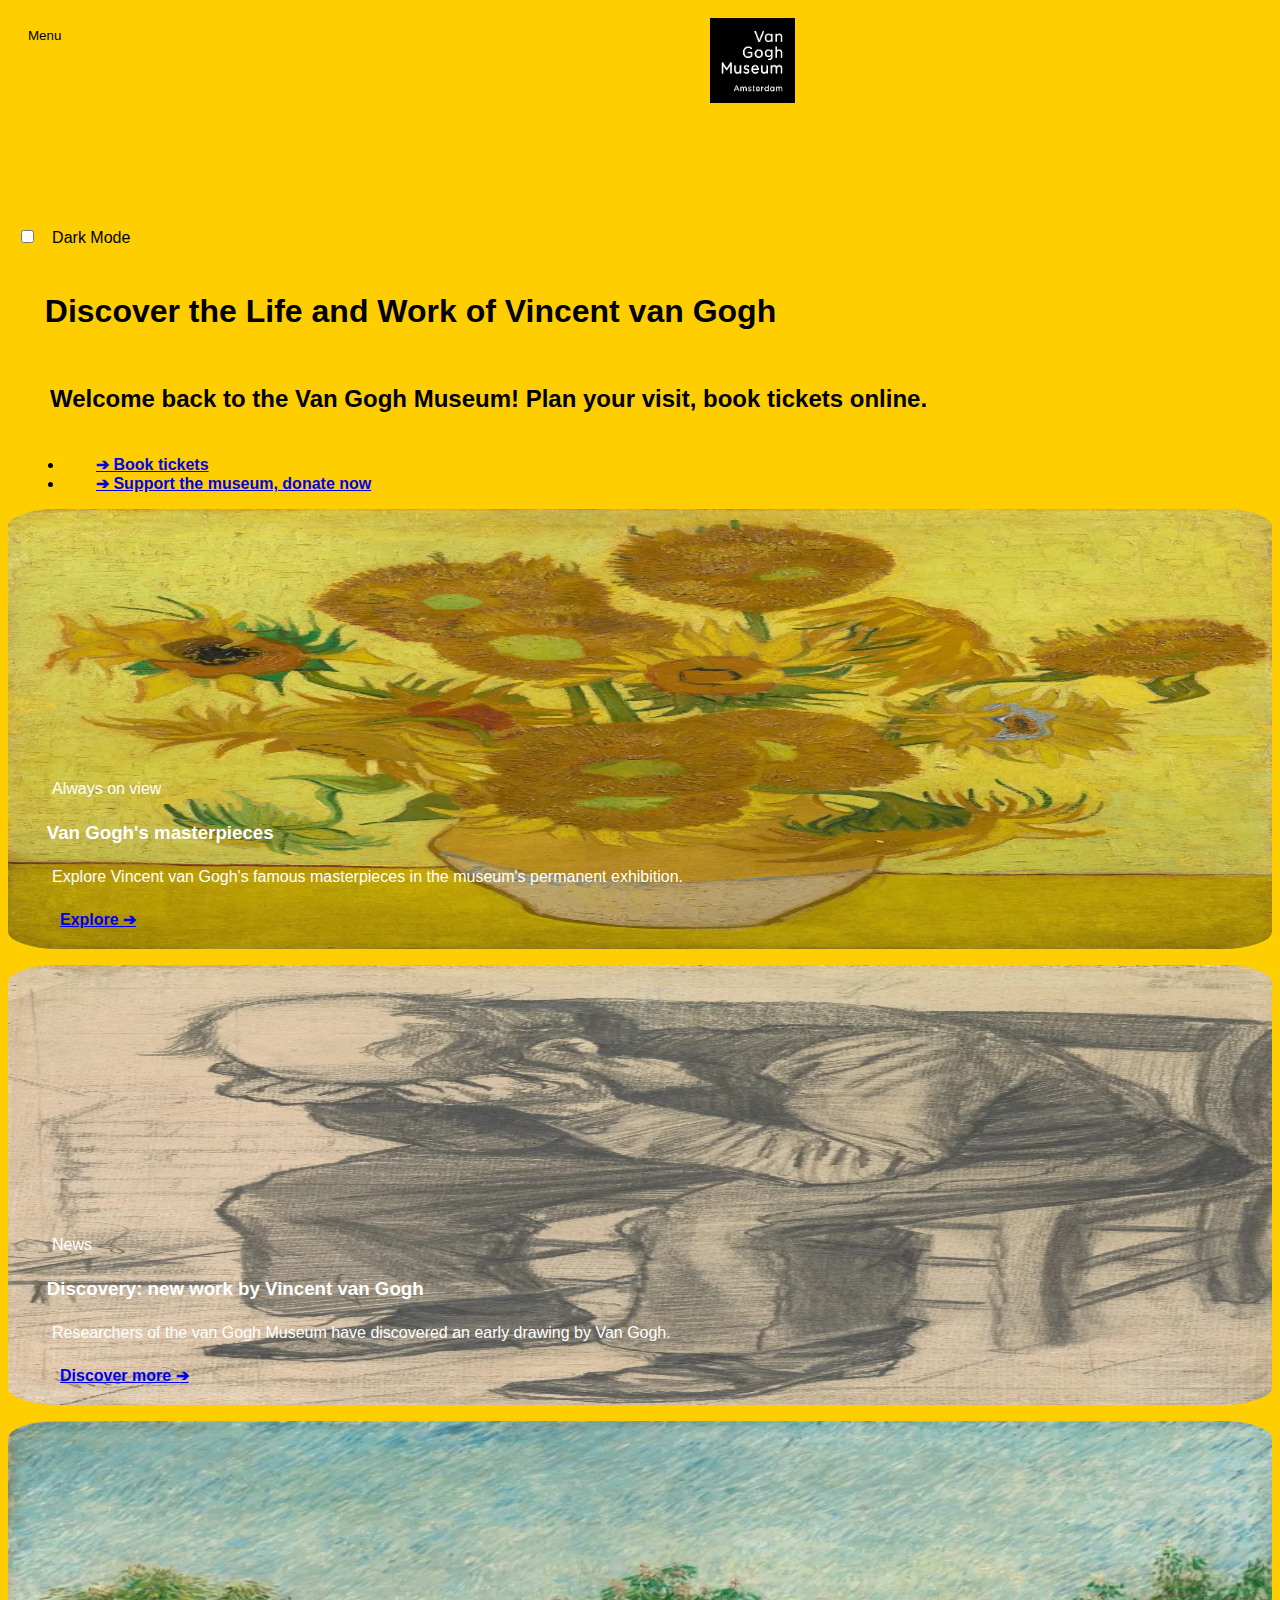
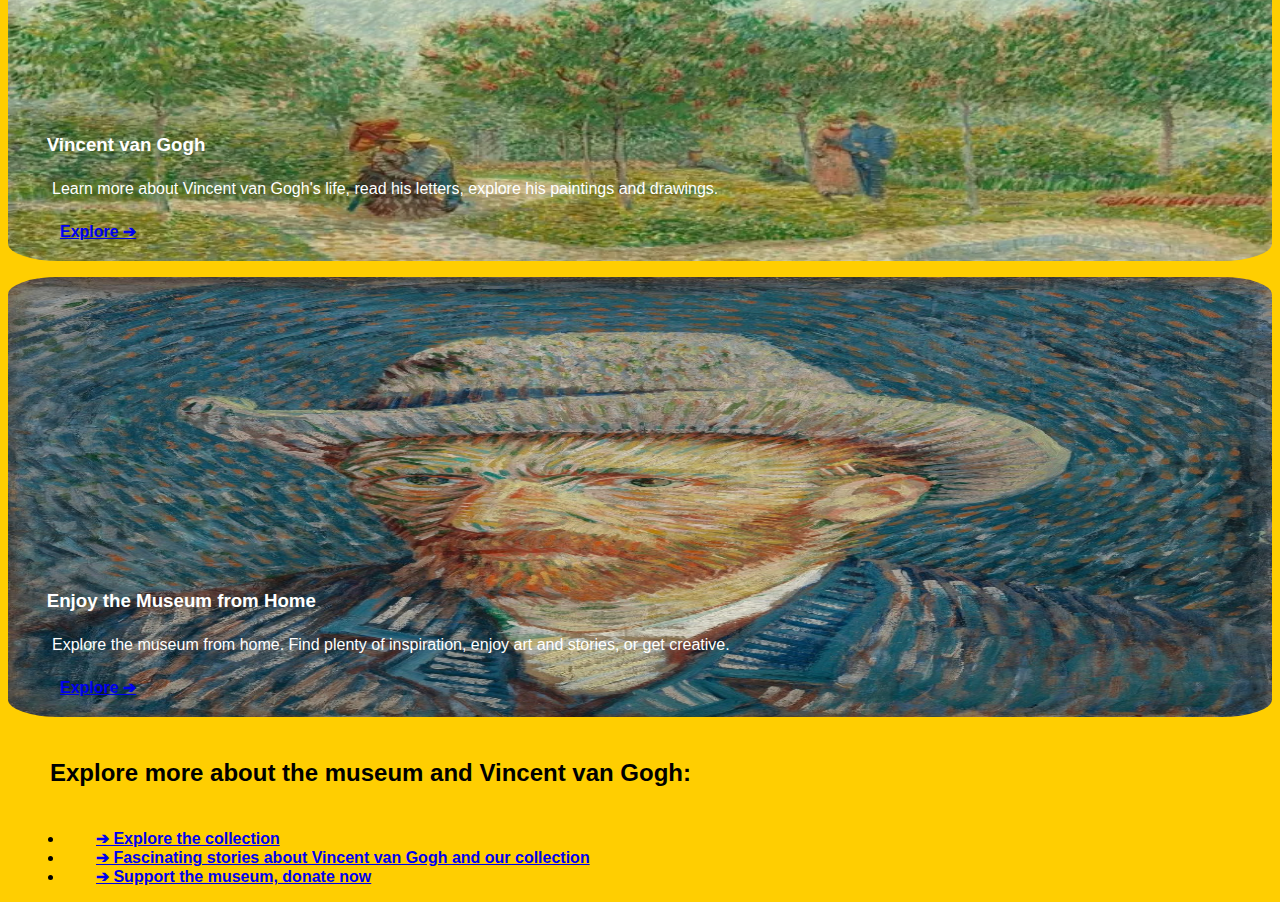
==== commit 02e63c16: "Add files via upload" ====
--- a/index.html
+++ b/index.html
@@ -10,7 +10,6 @@
 
   <link href="styles/style.css" rel="stylesheet">
   <link rel="icon" type="image/svg+xml" href="images/logo.png">
-  <script src="scripts/script.js"></script>
 </head>
 
 <body>
@@ -18,18 +17,17 @@
     <body>
         <header>
       
-          <form class="formmenu"> 
-              <!-- de h2 wordt het knopje -->
-              <h2 class="menu" tabindex="0" role="button">Menu</h2>
-            
-              <h3>Menu</h3>
-              <h3>Home</h3>
-              <h3>Tickets and visits</h3>
-              <h3>Art & Stories</h3>  
-              <h3>About</h3>
-              <h3>Webstore</h3>
-            
-            </form>
+          <nav>
+            <button class="icon">Menu</button>
+            <ul class="menu">
+              <li><a href="index.html">Home</a></li>
+              <li><a href="#">Tickets and visits</a></li>
+              <li><a href="#">Art and Stories</a></li>
+              <li><a href="#">About</a></li>
+            <li><a href="#">Webstore</a></li>
+            </ul>
+          
+          </nav>
       
           <img class=logo src="images/logo.png" alt="Logo Van Gogh museum">
       
@@ -113,4 +111,5 @@
       
 
 </body>
+<script src="scripts/script.js"></script>
 </html>--- a/styles/style.css
+++ b/styles/style.css
@@ -19,15 +19,6 @@
     color: var(--colorForeground);
     font-family: Arial, Helvetica, sans-serif;
     display: block;
-}
-
-.logo{
-    width: 85px;
-    height: 85px;
-    border-radius: 0%;
-    position: relative;
-    left: 8em;
-    right: 3em;
 }
 
 h1{
@@ -70,6 +61,16 @@
     margin-right: auto;
 }
 
+.logo{
+  width: 85px;
+  height: 85px;
+  border-radius: 0%;
+  position: absolute;
+  top: .1em;
+  left: 17em;
+  right: 3em;
+}
+
 .boldtext{
     font-weight: bold;
 }
@@ -83,7 +84,29 @@
     background-size: cover;
 }
 
+/*Hamburger menu*/
+.menu {
+  opacity: 0;
+  transition: all .3s ease-in;
+  background-color: var(--colorBackground);
+  padding: 1em;
+  margin: 1em;
+  list-style: none;
+}
+.visible {
+  opacity: 1;
+}
 
+.icon {
+  background-color: #FFCE01;
+  border: none;
+  padding: 1em;
+  margin: .5em;
+  border-radius:.5em;
+}
+
+
+/*Formulier*/
 ul{
     margin: 1em;
 }
@@ -146,44 +169,4 @@
 padding: 20px;
 }
 
-.formmenu {
-	background-color:#FFFFFF;
-  
-	
-	/* jouw code hier */
-	position:absolute;
-	left:0;
-	top:0;
-	bottom:0;
-	
-	width:calc(100% - 3em);
-	max-width:25em;
-	transform:translateX(-100%);
-	
-	transition:.5s;
-}
 
-form.toonForm {
-	/* jouw code hier */
-	transform:translateX(0%);
-}
-
-.menu {
- 	/* jouw code hier */
-	position:absolute;
-	height:7em;
-  margin:0; padding:.25em;
-  
-  background-color: var(--colorBackground);
-	
-	top:1em;
-	left:100%;
-	
-	font-size:1em;
-	font-weight:bold;
-	text-align:center;
-	line-height:2em;
-	writing-mode:vertical-lr;
-	
-	cursor:pointer;
-}